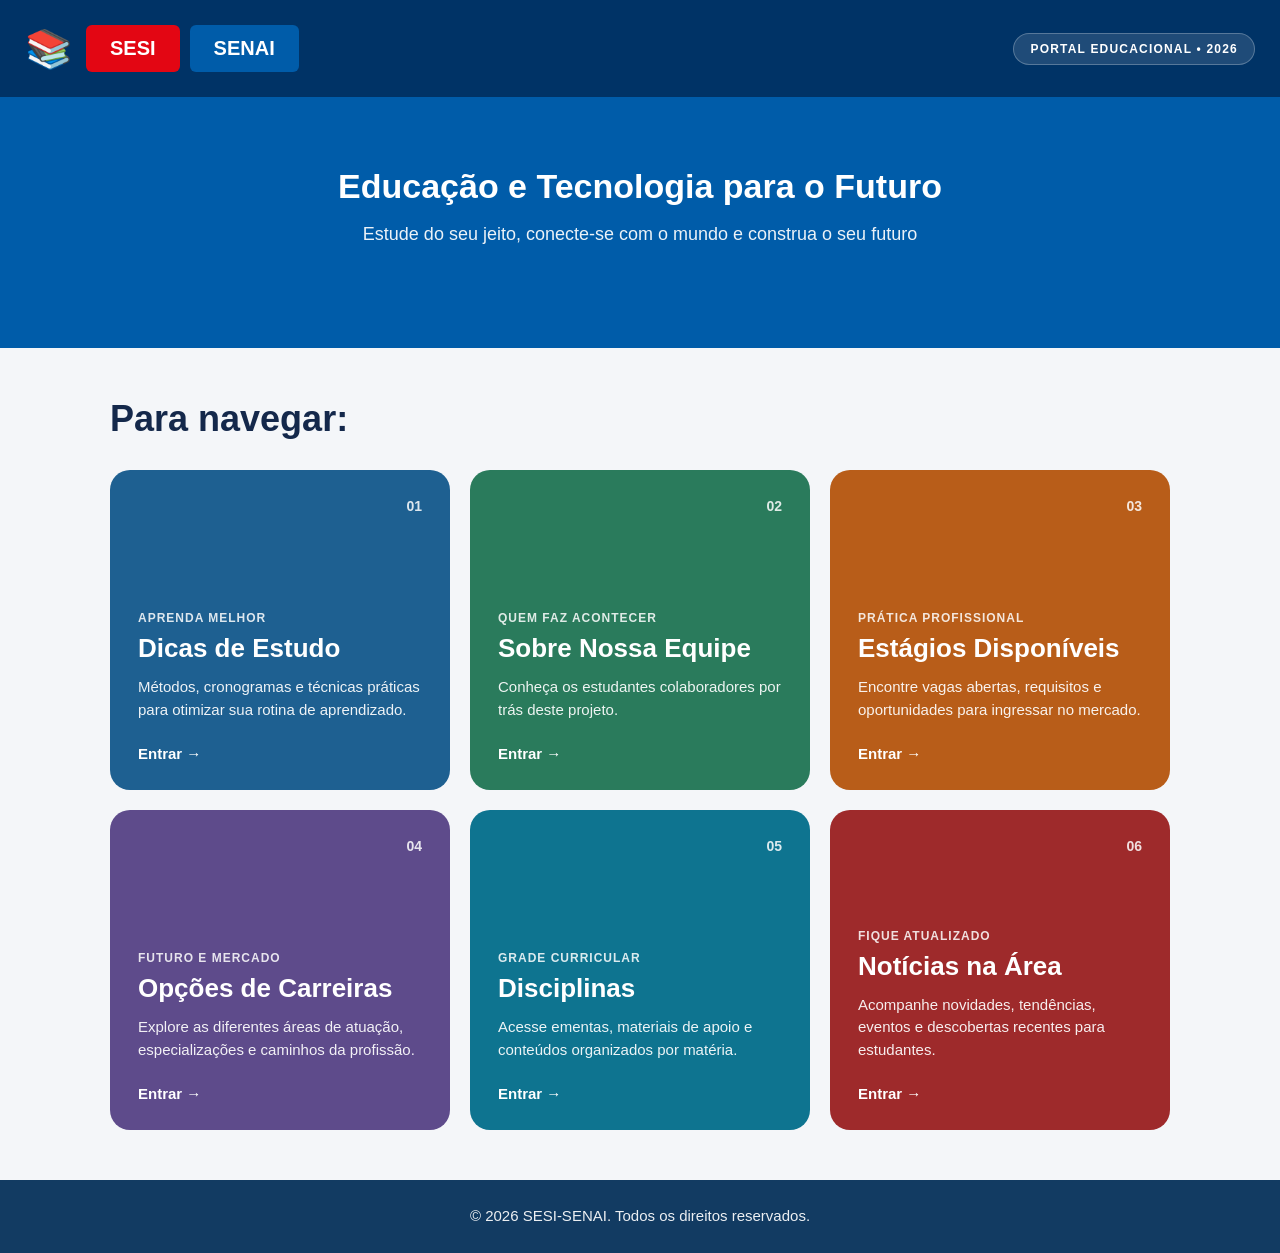
==== index.html @ 92f4a5fb "feat adiciona arquivos dia 1 index" ====
<!doctype html>
<html lang="pt-BR">
    <head>
        <meta charset="UTF-8" />
        <link rel="stylesheet" href="css/style.css" />
        <title>Portal Educacional | SESI-SENAI</title>
    </head>
    <body>
        <header>
            <span class="icone-livros">📚</span>
            <a href="#" class="btn sesi">SESI</a>
            <a href="#" class="btn senai">SENAI</a>

            <span class="tag">PORTAL EDUCACIONAL • 2026</span>
        </header>

        <main>
            <section id="inicio" class="banner">
                <h1>Educação e Tecnologia para o Futuro</h1>
                <p>Estude do seu jeito, conecte-se com o mundo e construa o seu futuro</p>
            </section>

            <section class="navegacao">
                <h1>Para navegar:</h1>

                <section class="lista-cards">
                    <a href="#dicas" class="card cor-1">
                        <span class="numero">01</span>
                        <small>APRENDA MELHOR</small>
                        <h2>Dicas de Estudo</h2>
                        <p>
                            Métodos, cronogramas e técnicas práticas para otimizar sua rotina de
                            aprendizado.
                        </p>
                        <span class="botao">Entrar →</span>
                    </a>

                    <a href="#equipe" class="card cor-2">
                        <span class="numero">02</span>
                        <small>QUEM FAZ ACONTECER</small>
                        <h2>Sobre Nossa Equipe</h2>
                        <p>Conheça os estudantes colaboradores por trás deste projeto.</p>
                        <span class="botao">Entrar →</span>
                    </a>

                    <a href="#estagios" class="card cor-3">
                        <span class="numero">03</span>
                        <small>PRÁTICA PROFISSIONAL</small>
                        <h2>Estágios Disponíveis</h2>
                        <p>
                            Encontre vagas abertas, requisitos e oportunidades para ingressar no
                            mercado.
                        </p>
                        <span class="botao">Entrar →</span>
                    </a>

                    <a href="#carreiras" class="card cor-4">
                        <span class="numero">04</span>
                        <small>FUTURO E MERCADO</small>
                        <h2>Opções de Carreiras</h2>
                        <p>
                            Explore as diferentes áreas de atuação, especializações e caminhos da
                            profissão.
                        </p>
                        <span class="botao">Entrar →</span>
                    </a>

                    <a href="#disciplinas" class="card cor-5">
                        <span class="numero">05</span>
                        <small>GRADE CURRICULAR</small>
                        <h2>Disciplinas</h2>
                        <p>
                            Acesse ementas, materiais de apoio e conteúdos organizados por matéria.
                        </p>
                        <span class="botao">Entrar →</span>
                    </a>

                    <a href="#noticias" class="card cor-6">
                        <span class="numero">06</span>
                        <small>FIQUE ATUALIZADO</small>
                        <h2>Notícias na Área</h2>
                        <p>
                            Acompanhe novidades, tendências, eventos e descobertas recentes para
                            estudantes.
                        </p>
                        <span class="botao">Entrar →</span>
                    </a>
                </section>
            </section>
        </main>
        <footer>
            <p>&copy; 2026 SESI-SENAI. Todos os direitos reservados.</p>
        </footer>
    </body>
</html>
---- css/style.css ----
* {
    margin: 0;
    padding: 0;
    box-sizing: border-box;
}

body {
    font-family: Arial, Helvetica, sans-serif;
    background-color: #f4f6f9;
    color: #14284b;
}

header {
    display: flex;
    align-items: center;
    background-color: #003366;
    padding: 25px;
}

header a {
    color: #ffffff;
    text-decoration: none;
}

.icone-livros {
    font-size: 38px;
    line-height: 1;
    margin-right: 14px;
}

.btn {
    color: #ffffff;
    font-family: Arial, sans-serif;
    font-weight: bold;
    font-size: 20px;
    text-decoration: none;
    padding: 12px 24px;
    border-radius: 6px;
    margin-right: 10px;
}

.sesi {
    background-color: #e30613;
}

.senai {
    background-color: #005ca9;
}

.tag {
    margin-left: auto;
    color: #ffffff;
    background-color: rgba(255, 255, 255, 0.12);
    border: 1px solid rgba(255, 255, 255, 0.25);
    padding: 8px 16px;
    border-radius: 50px;
    font-size: 12px;
    font-weight: bold;
    letter-spacing: 1.2px;
}

.banner {
    background-color: #005ca9;
    color: #ffffff;
    text-align: center;
    padding: 70px 10%;
}

.banner h1 {
    font-size: 34px;
    margin-top: 0;
    margin-bottom: 15px;
}

.banner p {
    font-size: 18px;
    max-width: 700px;
    margin: 0 auto 30px auto;
}

.navegacao {
    max-width: 1100px;
    margin: 0 auto;
    padding: 50px 20px;
}

h1 {
    font-size: 36px;
    margin-bottom: 30px;
}

.lista-cards {
    display: flex;
    flex-wrap: wrap;
    gap: 20px;
}

.card {
    flex: 1 1 300px;
    min-height: 320px;
    padding: 28px;
    border-radius: 20px;
    text-decoration: none;
    color: #ffffff;
    display: flex;
    flex-direction: column;
}

.card:hover {
    opacity: 0.92;
}

.numero {
    align-self: flex-end;
    font-size: 14px;
    font-weight: bold;
    opacity: 0.85;
}

small {
    margin-top: auto;
    font-size: 12px;
    font-weight: bold;
    letter-spacing: 1px;
    margin-bottom: 8px;
    opacity: 0.85;
}

h2 {
    font-size: 26px;
    margin-bottom: 12px;
}

p {
    font-size: 15px;
    line-height: 1.5;
    margin-bottom: 24px;
    opacity: 0.92;
}

.botao {
    font-size: 15px;
    font-weight: bold;
}

.cor-1 {
    background-color: #1e6091;
}

.cor-2 {
    background-color: #2a7b5c;
}

.cor-3 {
    background-color: #b85d19;
}

.cor-4 {
    background-color: #5e4b8b;
}

.cor-5 {
    background-color: #0e7490;
}

.cor-6 {
    background-color: #9e2a2b;
}

footer {
    background-color: #123b62;
    color: white;
    text-align: center;
    padding: 25px;
}

footer p {
    margin-bottom: 0;
}
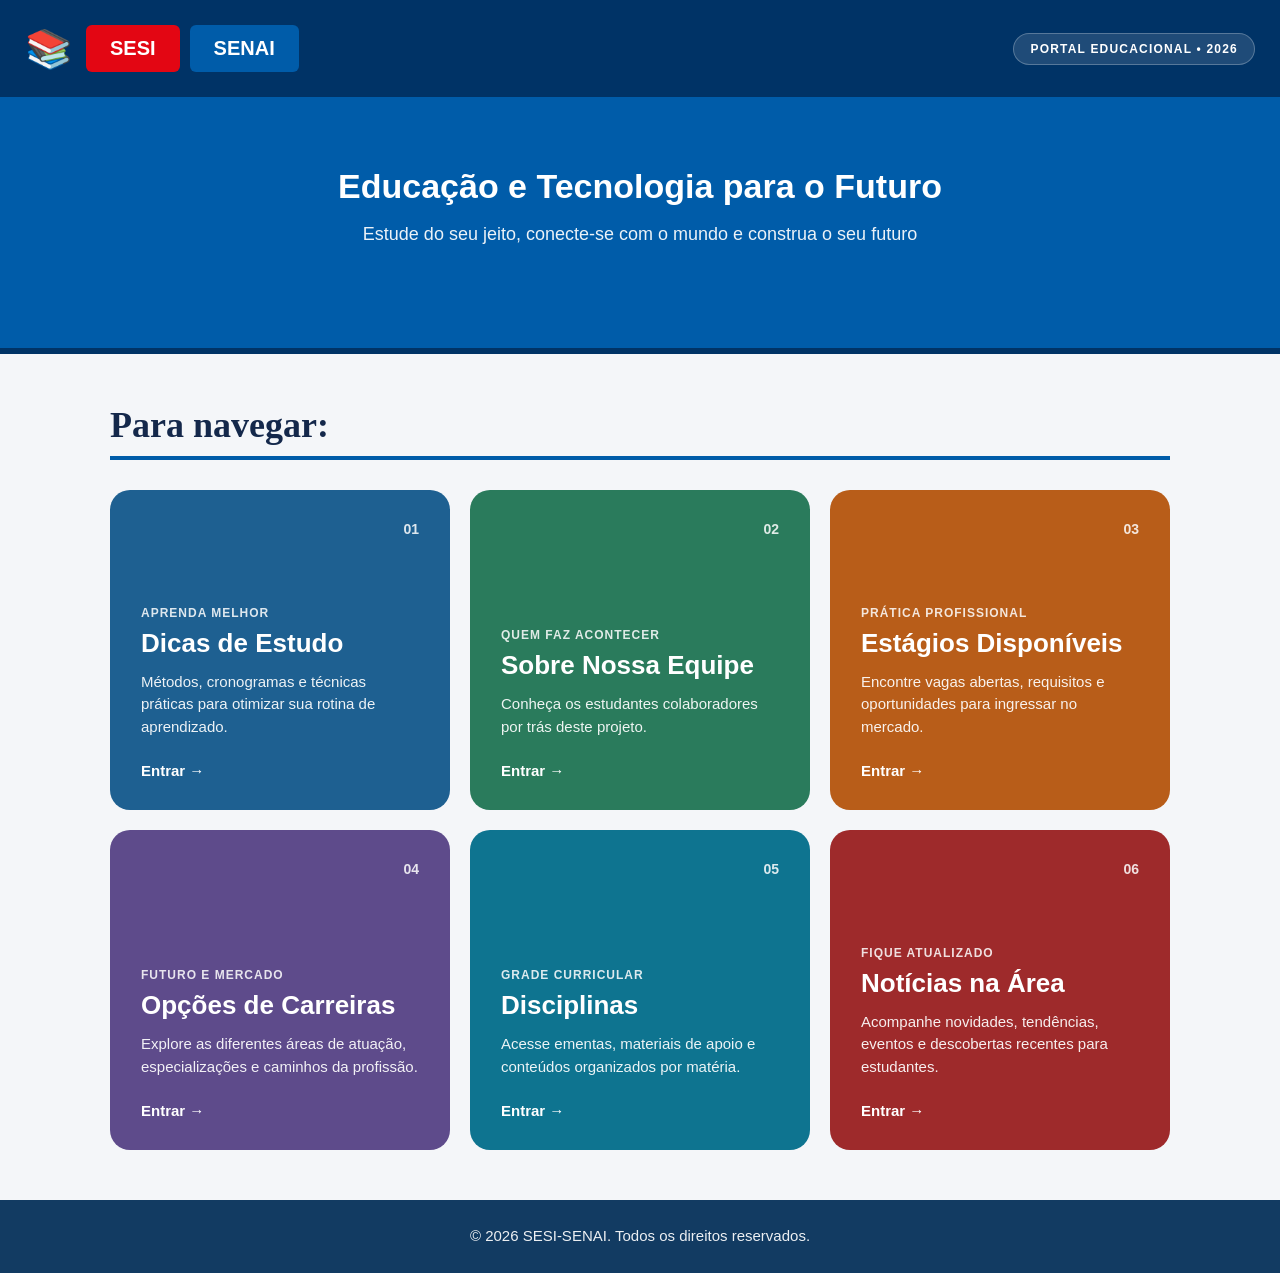
==== commit fec48782: "adiciona alterações nos arquivos" ====
--- a/index.html
+++ b/index.html
@@ -24,7 +24,7 @@
                 <h1>Para navegar:</h1>
 
                 <section class="lista-cards">
-                    <a href="#dicas" class="card cor-1">
+                    <a href="pages/dicas.html" class="card cor-1">
                         <span class="numero">01</span>
                         <small>APRENDA MELHOR</small>
                         <h2>Dicas de Estudo</h2>
@@ -35,7 +35,7 @@
                         <span class="botao">Entrar →</span>
                     </a>
 
-                    <a href="#equipe" class="card cor-2">
+                    <a href="pages/sobre.html" class="card cor-2">
                         <span class="numero">02</span>
                         <small>QUEM FAZ ACONTECER</small>
                         <h2>Sobre Nossa Equipe</h2>
@@ -43,7 +43,7 @@
                         <span class="botao">Entrar →</span>
                     </a>
 
-                    <a href="#estagios" class="card cor-3">
+                    <a href="pages/estagio.html" class="card cor-3">
                         <span class="numero">03</span>
                         <small>PRÁTICA PROFISSIONAL</small>
                         <h2>Estágios Disponíveis</h2>
@@ -54,7 +54,7 @@
                         <span class="botao">Entrar →</span>
                     </a>
 
-                    <a href="#carreiras" class="card cor-4">
+                    <a href="pages/carreiras.html" class="card cor-4">
                         <span class="numero">04</span>
                         <small>FUTURO E MERCADO</small>
                         <h2>Opções de Carreiras</h2>
@@ -65,7 +65,7 @@
                         <span class="botao">Entrar →</span>
                     </a>
 
-                    <a href="#disciplinas" class="card cor-5">
+                    <a href="pages/disciplina.html" class="card cor-5">
                         <span class="numero">05</span>
                         <small>GRADE CURRICULAR</small>
                         <h2>Disciplinas</h2>
@@ -75,7 +75,7 @@
                         <span class="botao">Entrar →</span>
                     </a>
 
-                    <a href="#noticias" class="card cor-6">
+                    <a href="pages/noticias/NoticiaspaginaInicial.html" class="card cor-6">
                         <span class="numero">06</span>
                         <small>FIQUE ATUALIZADO</small>
                         <h2>Notícias na Área</h2>
@@ -92,4 +92,4 @@
             <p>&copy; 2026 SESI-SENAI. Todos os direitos reservados.</p>
         </footer>
     </body>
-</html>
+</html> 
--- a/css/style.css
+++ b/css/style.css
@@ -39,6 +39,9 @@
     margin-right: 10px;
 }
 
+.btn:hover {
+    opacity: 0.85;
+}
 .sesi {
     background-color: #e30613;
 }
@@ -64,8 +67,8 @@
     color: #ffffff;
     text-align: center;
     padding: 70px 10%;
+    border-bottom: 6px solid #003366;
 }
-
 .banner h1 {
     font-size: 34px;
     margin-top: 0;
@@ -78,6 +81,13 @@
     margin: 0 auto 30px auto;
 }
 
+.navegacao h1 {
+    font-family: Georgia, 'Times New Roman', serif;
+    font-size: 36px;
+    margin-bottom: 30px;
+    padding-bottom: 10px;
+    border-bottom: 4px solid #005ca9;
+}
 .navegacao {
     max-width: 1100px;
     margin: 0 auto;
@@ -104,6 +114,12 @@
     color: #ffffff;
     display: flex;
     flex-direction: column;
+    border: 3px solid transparent;
+}
+
+.card:hover {
+    opacity: 0.9;
+    border: 3px solid #14284b;
 }
 
 .card:hover {
